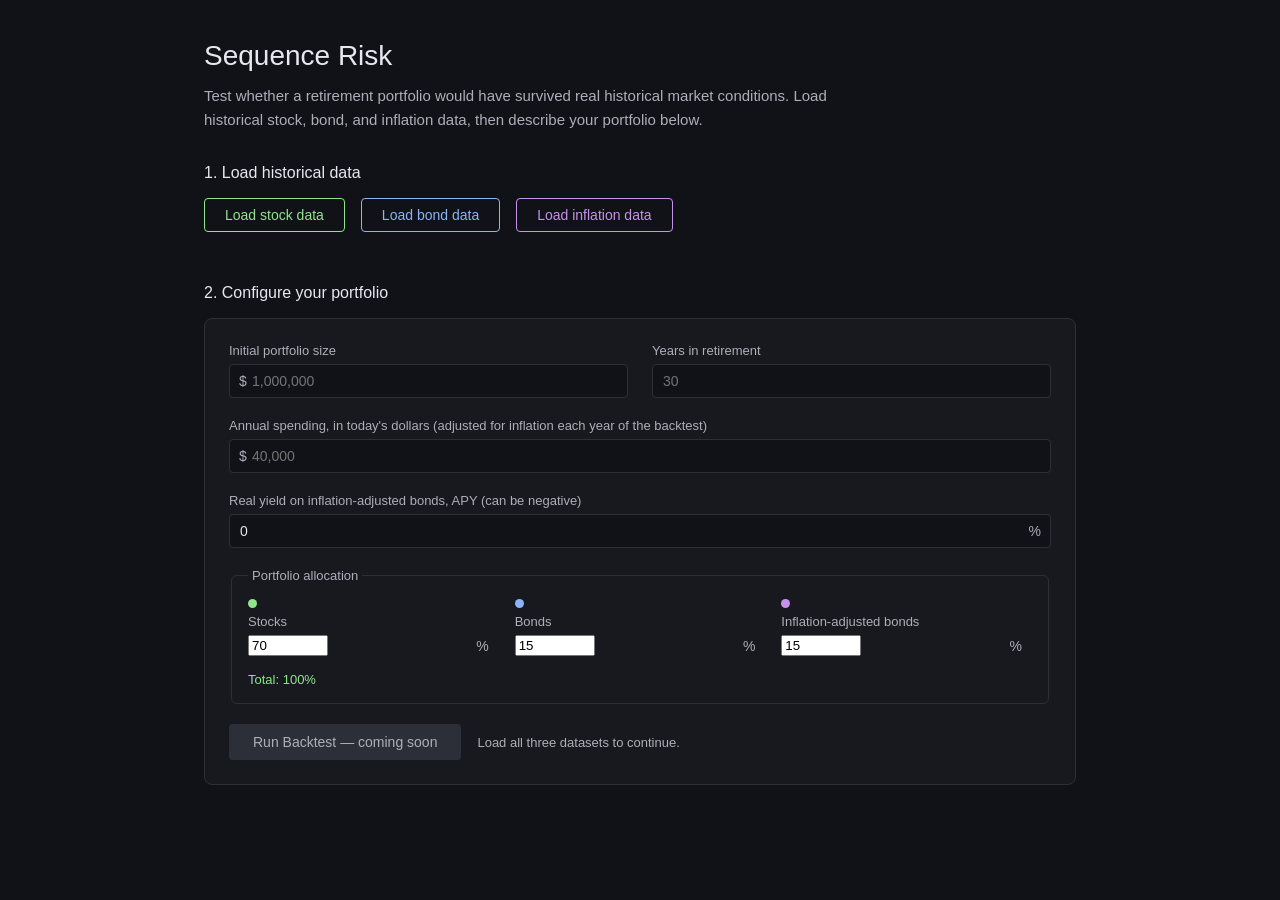
==== index.html @ d30e51ff "Add data-loading and portfolio-config form for retirement sequence-of-returns backtester Requires th" ====
<!DOCTYPE html>
<html lang="en">
<head>
  <meta charset="UTF-8">
  <meta name="viewport" content="width=device-width, initial-scale=1.0, maximum-scale=1.0">
  <title>Sequence Risk</title>
  <link rel="stylesheet" href="style.css">
</head>
<body>
  <div class="page">
    <header class="header">
      <h1>Sequence Risk</h1>
      <p class="subtitle">
        Test whether a retirement portfolio would have survived real historical market
        conditions. Load historical stock, bond, and inflation data, then describe your
        portfolio below.
      </p>
    </header>

    <section class="data-section">
      <h2 class="section-title">1. Load historical data</h2>
      <div class="upload-row">
        <label class="file-upload data-stock">
          <input type="file" id="csv-stock" accept=".csv,text/csv">
          <span id="label-stock">Load stock data</span>
        </label>
        <label class="file-upload data-bond">
          <input type="file" id="csv-bond" accept=".csv,text/csv">
          <span id="label-bond">Load bond data</span>
        </label>
        <label class="file-upload data-inflation">
          <input type="file" id="csv-inflation" accept=".csv,text/csv">
          <span id="label-inflation">Load inflation data</span>
        </label>
      </div>

      <div class="data-status">
        <div class="data-card data-stock hidden" id="status-stock">
          <div class="data-card-header">
            <span class="data-swatch"></span>
            <span class="data-card-title">Stocks</span>
            <span class="data-card-filename" id="status-stock-name"></span>
          </div>
          <div class="data-card-range" id="status-stock-range"></div>
        </div>
        <div class="data-card data-bond hidden" id="status-bond">
          <div class="data-card-header">
            <span class="data-swatch"></span>
            <span class="data-card-title">Bonds</span>
            <span class="data-card-filename" id="status-bond-name"></span>
          </div>
          <div class="data-card-range" id="status-bond-range"></div>
        </div>
        <div class="data-card data-inflation hidden" id="status-inflation">
          <div class="data-card-header">
            <span class="data-swatch"></span>
            <span class="data-card-title">Inflation</span>
            <span class="data-card-filename" id="status-inflation-name"></span>
          </div>
          <div class="data-card-range" id="status-inflation-range"></div>
        </div>
      </div>

      <div class="common-range hidden" id="common-range"></div>
    </section>

    <section class="config-section">
      <h2 class="section-title">2. Configure your portfolio</h2>
      <form class="config-form" id="config-form">
        <div class="field">
          <label for="initial-portfolio">Initial portfolio size</label>
          <div class="field-input prefix-dollar">
            <input type="number" id="initial-portfolio" min="0" step="1000" placeholder="1,000,000">
          </div>
        </div>

        <div class="field">
          <label for="years-retirement">Years in retirement</label>
          <input type="number" id="years-retirement" min="1" step="1" placeholder="30">
        </div>

        <div class="field field-wide">
          <label for="annual-spending">Annual spending, in today's dollars (adjusted for inflation each year of the backtest)</label>
          <div class="field-input prefix-dollar">
            <input type="number" id="annual-spending" min="0" step="1000" placeholder="40,000">
          </div>
        </div>

        <div class="field field-wide">
          <label for="real-yield">Real yield on inflation-adjusted bonds, APY (can be negative)</label>
          <div class="field-input suffix-percent">
            <input type="number" id="real-yield" step="0.1" value="0">
          </div>
        </div>

        <fieldset class="allocation">
          <legend>Portfolio allocation</legend>

          <div class="alloc-field">
            <span class="data-swatch data-stock"></span>
            <label for="alloc-stock">Stocks</label>
            <div class="field-input suffix-percent"><input type="number" id="alloc-stock" min="0" max="100" step="1" value="70"></div>
          </div>

          <div class="alloc-field">
            <span class="data-swatch data-bond"></span>
            <label for="alloc-bond">Bonds</label>
            <div class="field-input suffix-percent"><input type="number" id="alloc-bond" min="0" max="100" step="1" value="15"></div>
          </div>

          <div class="alloc-field">
            <span class="data-swatch data-inflation"></span>
            <label for="alloc-inflation">Inflation-adjusted bonds</label>
            <div class="field-input suffix-percent"><input type="number" id="alloc-inflation" min="0" max="100" step="1" value="15"></div>
          </div>

          <div class="alloc-total" id="alloc-total">Total: 100%</div>
        </fieldset>

        <div class="run-row">
          <button type="button" class="run-button" id="run-backtest" disabled>Run Backtest — coming soon</button>
          <div class="run-status" id="run-status">Load all three datasets to continue.</div>
        </div>
      </form>
    </section>
  </div>

  <script src="script.js"></script>
</body>
</html>
---- style.css ----
:root {
  --bg: #101218;
  --surface: #17191f;
  --border: #2c2f38;
  --text-primary: #e6e8f0;
  --text-secondary: #adafb8;
  --up: #90e58c;
  --down: #ffa9af;
  --accent: #8ab4f8;
  /* Same convention as the chart app: stocks green, bonds blue, the third
     slot purple — here it's the inflation data (and, downstream, the
     synthetic inflation-adjusted bond series derived from it). */
  --series-stock: #90e58c;
  --series-bond: #8ab4f8;
  --series-inflation: #c792ea;
}

* {
  box-sizing: border-box;
}

body {
  margin: 0;
  background: var(--bg);
  color: var(--text-primary);
  font-family: "Google Sans", Roboto, Arial, sans-serif;
}

.page {
  max-width: 920px;
  margin: 0 auto;
  padding: 40px 24px 64px;
}

.header h1 {
  font-size: 28px;
  font-weight: 500;
  margin: 0 0 12px;
}

.subtitle {
  font-size: 15px;
  line-height: 1.6;
  color: var(--text-secondary);
  max-width: 640px;
  margin: 0 0 32px;
}

.section-title {
  font-size: 16px;
  font-weight: 500;
  margin: 0 0 16px;
  color: var(--text-primary);
}

.data-section {
  margin-bottom: 36px;
}

.upload-row {
  display: flex;
  flex-wrap: wrap;
  gap: 16px;
  margin-bottom: 16px;
}

.file-upload input[type="file"] {
  position: absolute;
  width: 1px;
  height: 1px;
  overflow: hidden;
  opacity: 0;
}

.file-upload span {
  display: inline-block;
  padding: 8px 20px;
  border-radius: 4px;
  background: transparent;
  border: 1px solid var(--accent);
  color: var(--accent);
  font-size: 14px;
  font-weight: 500;
  cursor: pointer;
  user-select: none;
  transition: background 0.15s ease;
}

.file-upload.data-stock span { border-color: var(--series-stock); color: var(--series-stock); }
.file-upload.data-stock span:hover { background: rgba(144, 229, 140, 0.1); }
.file-upload.data-bond span { border-color: var(--series-bond); color: var(--series-bond); }
.file-upload.data-bond span:hover { background: rgba(138, 180, 248, 0.1); }
.file-upload.data-inflation span { border-color: var(--series-inflation); color: var(--series-inflation); }
.file-upload.data-inflation span:hover { background: rgba(199, 146, 234, 0.1); }

.file-upload.data-stock span.loaded { background: rgba(144, 229, 140, 0.18); }
.file-upload.data-bond span.loaded { background: rgba(138, 180, 248, 0.18); }
.file-upload.data-inflation span.loaded { background: rgba(199, 146, 234, 0.18); }

.data-status {
  display: flex;
  flex-wrap: wrap;
  gap: 12px;
}

.data-card {
  flex: 1 1 220px;
  min-width: 200px;
  padding: 10px 14px;
  border-radius: 6px;
  border-left: 3px solid var(--card-color, var(--text-secondary));
  background: rgba(255, 255, 255, 0.03);
}

.data-card.data-stock { --card-color: var(--series-stock); }
.data-card.data-bond { --card-color: var(--series-bond); }
.data-card.data-inflation { --card-color: var(--series-inflation); }

.data-card-header {
  display: flex;
  align-items: center;
  gap: 7px;
  margin-bottom: 4px;
}

.data-swatch {
  width: 9px;
  height: 9px;
  border-radius: 50%;
  background: var(--card-color, var(--text-secondary));
  flex-shrink: 0;
  display: inline-block;
}

.data-swatch.data-stock { --card-color: var(--series-stock); }
.data-swatch.data-bond { --card-color: var(--series-bond); }
.data-swatch.data-inflation { --card-color: var(--series-inflation); }

.data-card-title {
  font-size: 13px;
  font-weight: 500;
  color: var(--text-primary);
}

.data-card-filename {
  font-size: 12px;
  color: var(--text-secondary);
  white-space: nowrap;
  overflow: hidden;
  text-overflow: ellipsis;
}

.data-card-range {
  font-size: 12px;
  color: var(--text-secondary);
}

.common-range {
  margin-top: 14px;
  padding: 10px 14px;
  border-radius: 6px;
  background: rgba(138, 180, 248, 0.08);
  border: 1px solid rgba(138, 180, 248, 0.25);
  font-size: 13px;
  color: var(--text-primary);
}

.common-range.invalid {
  background: rgba(255, 169, 175, 0.08);
  border-color: rgba(255, 169, 175, 0.3);
  color: var(--down);
}

.hidden {
  display: none !important;
}

.config-form {
  display: grid;
  grid-template-columns: 1fr 1fr;
  gap: 20px 24px;
  border: 1px solid var(--border);
  border-radius: 8px;
  background: var(--surface);
  padding: 24px;
}

.field {
  display: flex;
  flex-direction: column;
  gap: 6px;
}

.field-wide {
  grid-column: 1 / -1;
}

.field label {
  font-size: 13px;
  color: var(--text-secondary);
}

.field input[type="number"] {
  background: var(--bg);
  border: 1px solid var(--border);
  color: var(--text-primary);
  font-family: inherit;
  font-size: 14px;
  border-radius: 4px;
  padding: 8px 10px;
  width: 100%;
}

.field input[type="number"]:focus {
  outline: 1px solid var(--accent);
}

.field-input {
  position: relative;
}

.field-input.prefix-dollar input {
  padding-left: 22px;
}

.field-input.prefix-dollar::before {
  content: "$";
  position: absolute;
  left: 10px;
  top: 50%;
  transform: translateY(-50%);
  color: var(--text-secondary);
  font-size: 14px;
  pointer-events: none;
}

.field-input.suffix-percent input {
  padding-right: 26px;
}

.field-input.suffix-percent::after {
  content: "%";
  position: absolute;
  right: 10px;
  top: 50%;
  transform: translateY(-50%);
  color: var(--text-secondary);
  font-size: 14px;
  pointer-events: none;
}

.allocation {
  grid-column: 1 / -1;
  border: 1px solid var(--border);
  border-radius: 6px;
  padding: 16px;
  display: grid;
  grid-template-columns: repeat(3, 1fr);
  gap: 16px;
  align-items: end;
}

.allocation legend {
  grid-column: 1 / -1;
  font-size: 13px;
  color: var(--text-secondary);
  padding: 0 4px;
}

.alloc-field {
  display: flex;
  flex-direction: column;
  gap: 6px;
}

.alloc-field label {
  display: flex;
  align-items: center;
  gap: 6px;
  font-size: 13px;
  color: var(--text-secondary);
}

.alloc-total {
  grid-column: 1 / -1;
  font-size: 13px;
  font-weight: 500;
  color: var(--up);
}

.alloc-total.invalid {
  color: var(--down);
}

.run-row {
  grid-column: 1 / -1;
  display: flex;
  align-items: center;
  gap: 16px;
  flex-wrap: wrap;
}

.run-button {
  padding: 10px 24px;
  border-radius: 4px;
  background: var(--border);
  color: var(--text-secondary);
  border: none;
  font-size: 14px;
  font-weight: 500;
  cursor: not-allowed;
}

.run-button:not(:disabled) {
  background: var(--accent);
  color: #101218;
  cursor: pointer;
}

.run-status {
  font-size: 13px;
  color: var(--text-secondary);
}

.run-status.ready {
  color: var(--up);
}

@media (max-width: 600px) {
  .config-form {
    grid-template-columns: 1fr;
  }
  .allocation {
    grid-template-columns: 1fr;
  }
}
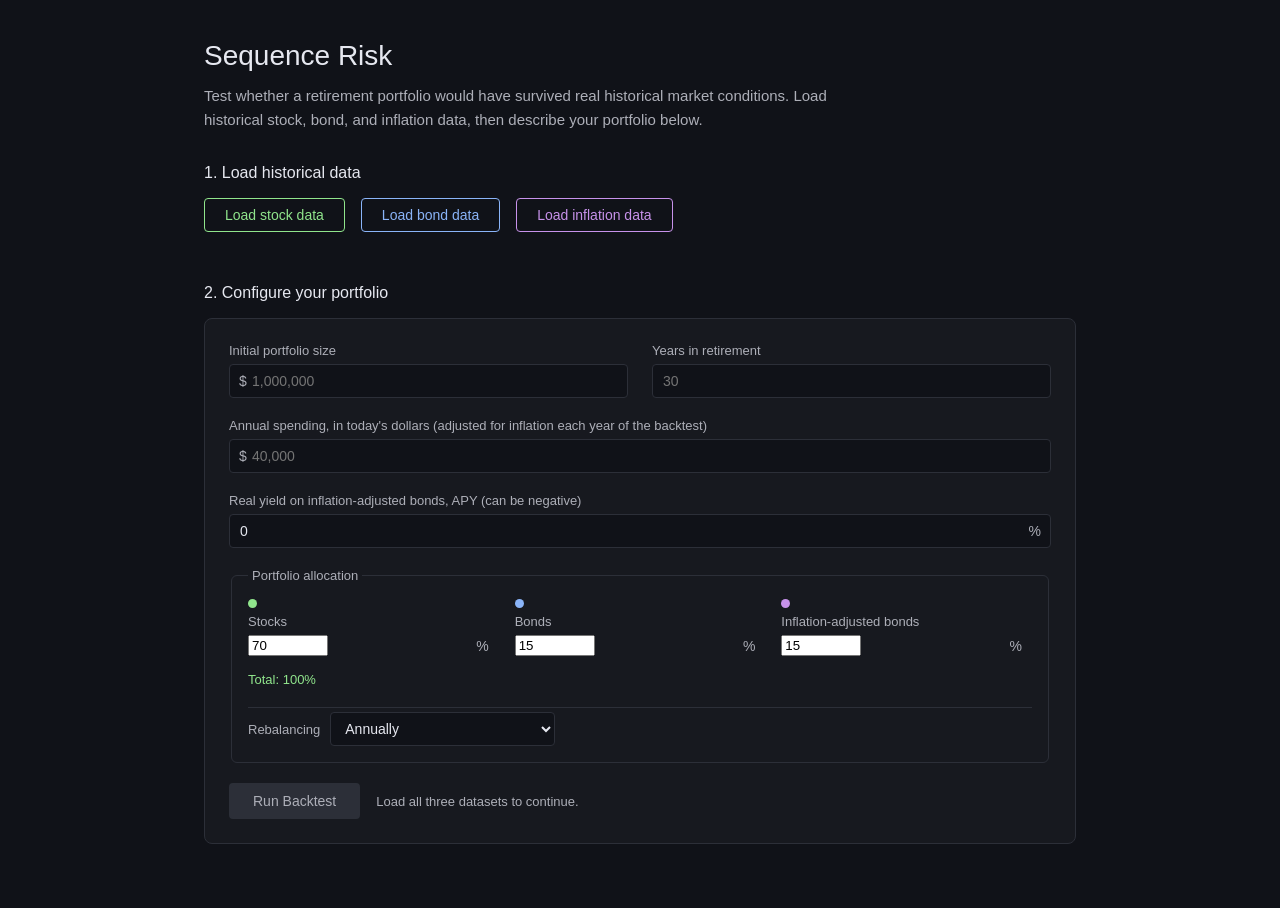
==== commit c01a6473: "Implement monthly sequence-of-returns backtest engine with rolling cycles Builds a shared monthly ti" ====
--- a/index.html
+++ b/index.html
@@ -115,13 +115,32 @@
           </div>
 
           <div class="alloc-total" id="alloc-total">Total: 100%</div>
+
+          <div class="rebalance-field">
+            <label for="rebalance-freq">Rebalancing</label>
+            <select id="rebalance-freq">
+              <option value="1">Monthly</option>
+              <option value="3">Quarterly</option>
+              <option value="6">Semi-Annually</option>
+              <option value="12" selected>Annually</option>
+              <option value="0">No Rebalancing (Buy &amp; Hold)</option>
+            </select>
+          </div>
         </fieldset>
 
         <div class="run-row">
-          <button type="button" class="run-button" id="run-backtest" disabled>Run Backtest — coming soon</button>
+          <button type="button" class="run-button" id="run-backtest" disabled>Run Backtest</button>
           <div class="run-status" id="run-status">Load all three datasets to continue.</div>
         </div>
       </form>
+    </section>
+
+    <section class="results-section hidden" id="results-section">
+      <h2 class="section-title">3. Results</h2>
+      <div class="results-stats" id="results-stats"></div>
+      <div class="results-canvas-card">
+        <canvas id="results-canvas" class="results-canvas"></canvas>
+      </div>
     </section>
   </div>
 
--- a/style.css
+++ b/style.css
@@ -292,6 +292,35 @@
   color: var(--down);
 }
 
+.rebalance-field {
+  grid-column: 1 / -1;
+  display: flex;
+  align-items: center;
+  gap: 10px;
+  padding-top: 4px;
+  border-top: 1px solid var(--border);
+  margin-top: 4px;
+}
+
+.rebalance-field label {
+  font-size: 13px;
+  color: var(--text-secondary);
+}
+
+.rebalance-field select {
+  background: var(--bg);
+  border: 1px solid var(--border);
+  color: var(--text-primary);
+  font-family: inherit;
+  font-size: 14px;
+  border-radius: 4px;
+  padding: 7px 10px;
+}
+
+.rebalance-field select:focus {
+  outline: 1px solid var(--accent);
+}
+
 .run-row {
   grid-column: 1 / -1;
   display: flex;
@@ -324,6 +353,51 @@
 
 .run-status.ready {
   color: var(--up);
+}
+
+.run-status.error {
+  color: var(--down);
+}
+
+.results-section {
+  margin-top: 36px;
+}
+
+.results-stats {
+  font-size: 14px;
+  line-height: 1.7;
+  color: var(--text-primary);
+  margin-bottom: 16px;
+}
+
+.results-stats .headline {
+  font-size: 16px;
+  font-weight: 500;
+  margin-bottom: 6px;
+}
+
+.results-stats .success-rate {
+  font-weight: 600;
+}
+
+.results-stats .success-rate.good {
+  color: var(--up);
+}
+
+.results-stats .success-rate.bad {
+  color: var(--down);
+}
+
+.results-canvas-card {
+  border: 1px solid var(--border);
+  border-radius: 8px;
+  background: var(--surface);
+  padding: 16px 8px;
+}
+
+.results-canvas {
+  display: block;
+  width: 100%;
 }
 
 @media (max-width: 600px) {
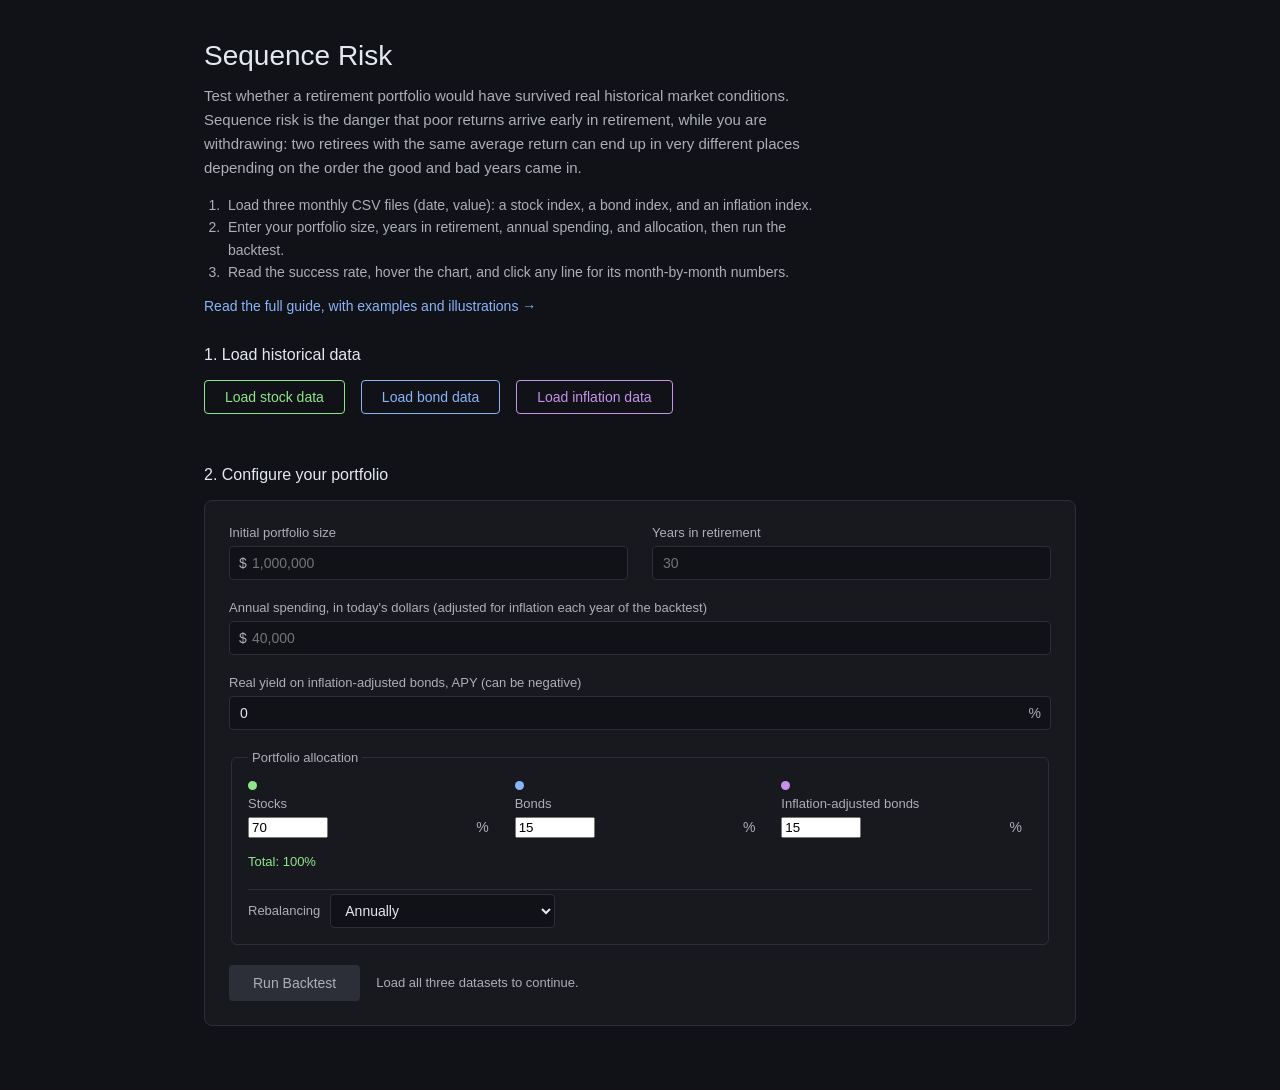
==== commit e42595e9: "Add month-by-month cycle detail with CSV export, collapsible panels, and a usage guide Click a line " ====
--- a/index.html
+++ b/index.html
@@ -12,8 +12,18 @@
       <h1>Sequence Risk</h1>
       <p class="subtitle">
         Test whether a retirement portfolio would have survived real historical market
-        conditions. Load historical stock, bond, and inflation data, then describe your
-        portfolio below.
+        conditions. Sequence risk is the danger that poor returns arrive early in
+        retirement, while you are withdrawing: two retirees with the same average
+        return can end up in very different places depending on the order the good
+        and bad years came in.
+      </p>
+      <ol class="how-to">
+        <li>Load three monthly CSV files (date, value): a stock index, a bond index, and an inflation index.</li>
+        <li>Enter your portfolio size, years in retirement, annual spending, and allocation, then run the backtest.</li>
+        <li>Read the success rate, hover the chart, and click any line for its month-by-month numbers.</li>
+      </ol>
+      <p class="guide-link-row">
+        <a class="guide-link" href="guide.html">Read the full guide, with examples and illustrations →</a>
       </p>
     </header>
 
@@ -139,7 +149,42 @@
       <h2 class="section-title">3. Results</h2>
       <div class="results-stats" id="results-stats"></div>
       <div class="results-canvas-card">
+        <div class="chart-controls">
+          <label class="toggle">
+            <input type="checkbox" id="chart-log-toggle">
+            <span class="toggle-track"><span class="toggle-thumb"></span></span>
+            <span class="toggle-text">Log scale</span>
+          </label>
+          <span class="log-scale-note hidden" id="log-scale-note">Log scale can't show $0 or negative balances — failed cycles are flattened to the bottom edge.</span>
+          <span class="hover-hint">Hover a line, hold <kbd>Shift</kbd> to lock onto it and scrub its full history. Click a line for its month-by-month detail.</span>
+        </div>
         <canvas id="results-canvas" class="results-canvas"></canvas>
+        <div class="chart-tooltip hidden" id="chart-tooltip"></div>
+      </div>
+      <div class="cycle-detail-section collapsible hidden" id="cycle-detail-section">
+        <div class="cycle-detail-header">
+          <button type="button" class="panel-toggle" aria-expanded="true" title="Minimize or expand">
+            <span class="chevron"></span>
+            <span>
+              <span class="cycle-detail-title" id="cycle-detail-title"></span>
+              <span class="cycle-detail-summary" id="cycle-detail-summary"></span>
+            </span>
+          </button>
+          <div class="cycle-detail-actions">
+            <button type="button" class="detail-button primary" id="cycle-download">Download CSV</button>
+            <button type="button" class="detail-button" id="cycle-clear">Close</button>
+          </div>
+        </div>
+        <div class="cycle-detail-scroll panel-body">
+          <table class="cycle-detail-table" id="cycle-detail-table"></table>
+        </div>
+      </div>
+      <div class="failure-list-section collapsible hidden" id="failure-list-section">
+        <button type="button" class="panel-toggle" aria-expanded="true" title="Minimize or expand">
+          <span class="chevron"></span>
+          <span class="failure-list-title" id="failure-list-title"></span>
+        </button>
+        <div class="failure-list panel-body" id="failure-list"></div>
       </div>
     </section>
   </div>
--- a/style.css
+++ b/style.css
@@ -46,6 +46,238 @@
   margin: 0 0 32px;
 }
 
+/* The landing page follows its subtitle with a short how-to list and a
+   link to the guide, so the gap below the subtitle moves down to the link. */
+.subtitle:has(+ .how-to) {
+  margin-bottom: 14px;
+}
+
+.how-to {
+  max-width: 640px;
+  margin: 0 0 14px;
+  padding-left: 20px;
+  font-size: 14px;
+  line-height: 1.6;
+  color: var(--text-secondary);
+}
+
+.how-to li {
+  padding-left: 4px;
+}
+
+.guide-link-row {
+  margin: 0 0 32px;
+  font-size: 14px;
+}
+
+.guide-link {
+  color: var(--accent);
+  text-decoration: none;
+}
+
+.guide-link:hover {
+  text-decoration: underline;
+}
+
+/* ---------------------------------------------------------------------
+   Guide page (guide.html)
+   --------------------------------------------------------------------- */
+
+.guide {
+  max-width: 720px;
+}
+
+.guide h2 {
+  font-size: 20px;
+  font-weight: 500;
+  margin: 44px 0 12px;
+}
+
+.guide h3 {
+  font-size: 15px;
+  font-weight: 500;
+  margin: 26px 0 8px;
+}
+
+.guide p,
+.guide li {
+  font-size: 15px;
+  line-height: 1.65;
+  color: var(--text-secondary);
+}
+
+.guide p {
+  margin: 0 0 14px;
+}
+
+.guide ul,
+.guide ol {
+  margin: 0 0 14px;
+  padding-left: 22px;
+}
+
+.guide li {
+  margin-bottom: 6px;
+}
+
+.guide strong {
+  color: var(--text-primary);
+  font-weight: 500;
+}
+
+.guide a {
+  color: var(--accent);
+}
+
+.guide code,
+.guide pre {
+  font-family: ui-monospace, SFMono-Regular, Menlo, Consolas, monospace;
+  font-size: 13px;
+}
+
+.guide code {
+  background: rgba(255, 255, 255, 0.06);
+  border-radius: 3px;
+  padding: 1px 5px;
+  color: var(--text-primary);
+}
+
+.guide pre {
+  background: var(--surface);
+  border: 1px solid var(--border);
+  border-radius: 8px;
+  padding: 12px 16px;
+  margin: 0 0 14px;
+  overflow-x: auto;
+  color: var(--text-primary);
+  line-height: 1.6;
+}
+
+.guide-toc {
+  border: 1px solid var(--border);
+  border-radius: 8px;
+  background: var(--surface);
+  padding: 14px 18px 8px;
+  margin: 0 0 8px;
+}
+
+.guide-toc ol {
+  margin: 0;
+}
+
+.figure {
+  border: 1px solid var(--border);
+  border-radius: 8px;
+  background: var(--surface);
+  padding: 16px;
+  margin: 18px 0 20px;
+}
+
+.figure svg {
+  display: block;
+  width: 100%;
+  height: auto;
+}
+
+.figure figcaption,
+.figure-caption {
+  font-size: 13px;
+  line-height: 1.55;
+  color: var(--text-secondary);
+  margin-top: 12px;
+}
+
+.figure-legend {
+  display: flex;
+  flex-wrap: wrap;
+  gap: 6px 20px;
+  font-size: 13px;
+  color: var(--text-primary);
+  margin-bottom: 10px;
+}
+
+.figure-legend span::before {
+  content: "";
+  display: inline-block;
+  width: 18px;
+  height: 3px;
+  border-radius: 2px;
+  margin-right: 8px;
+  vertical-align: middle;
+  background: var(--key);
+}
+
+/* The four things that happen to the portfolio each month, in order. */
+.step-flow {
+  display: flex;
+  flex-wrap: wrap;
+  align-items: stretch;
+  gap: 8px;
+}
+
+.step-flow .step {
+  flex: 1 1 140px;
+  border: 1px solid var(--border);
+  border-radius: 6px;
+  padding: 10px 12px;
+  background: rgba(255, 255, 255, 0.03);
+}
+
+.step-flow .step b {
+  display: block;
+  font-size: 13px;
+  font-weight: 500;
+  color: var(--text-primary);
+  margin-bottom: 4px;
+}
+
+.step-flow .step span {
+  font-size: 12px;
+  line-height: 1.5;
+  color: var(--text-secondary);
+}
+
+.step-flow .step .step-num {
+  display: block;
+  font-size: 11px;
+  color: var(--accent);
+  margin-bottom: 2px;
+}
+
+.guide-table-scroll {
+  overflow-x: auto;
+  margin: 0 0 14px;
+}
+
+.guide-table {
+  width: 100%;
+  border-collapse: collapse;
+  font-size: 13px;
+}
+
+.guide-table th,
+.guide-table td {
+  text-align: left;
+  vertical-align: top;
+  padding: 7px 12px 7px 0;
+  border-bottom: 1px solid var(--border);
+  line-height: 1.5;
+}
+
+.guide-table th {
+  color: var(--text-primary);
+  font-weight: 500;
+}
+
+.guide-table td {
+  color: var(--text-secondary);
+}
+
+.guide-table td:first-child {
+  color: var(--text-primary);
+  white-space: nowrap;
+}
+
 .section-title {
   font-size: 16px;
   font-weight: 500;
@@ -389,15 +621,368 @@
 }
 
 .results-canvas-card {
+  position: relative;
   border: 1px solid var(--border);
   border-radius: 8px;
   background: var(--surface);
   padding: 16px 8px;
 }
 
+.chart-tooltip {
+  position: absolute;
+  pointer-events: none;
+  background: var(--surface);
+  border: 1px solid var(--border);
+  border-radius: 6px;
+  padding: 8px 10px;
+  font-size: 12px;
+  color: var(--text-primary);
+  box-shadow: 0 4px 12px rgba(0, 0, 0, 0.4);
+  z-index: 5;
+  min-width: 140px;
+}
+
+.chart-tooltip .tooltip-value {
+  font-size: 15px;
+  font-weight: 600;
+  margin: 2px 0;
+}
+
+.chart-tooltip .tooltip-start,
+.chart-tooltip .tooltip-year {
+  color: var(--text-secondary);
+}
+
+.chart-tooltip .tooltip-locked {
+  margin-top: 4px;
+  padding-top: 4px;
+  border-top: 1px solid var(--border);
+  color: var(--accent);
+  font-size: 11px;
+}
+
+.chart-tooltip .tooltip-hint {
+  margin-top: 4px;
+  color: var(--text-secondary);
+  font-size: 11px;
+}
+
+.chart-controls {
+  display: flex;
+  align-items: center;
+  gap: 14px;
+  flex-wrap: wrap;
+  padding: 0 8px 12px;
+}
+
+.toggle {
+  display: flex;
+  align-items: center;
+  gap: 10px;
+  cursor: pointer;
+  user-select: none;
+}
+
+.toggle input {
+  position: absolute;
+  width: 1px;
+  height: 1px;
+  overflow: hidden;
+  opacity: 0;
+}
+
+.toggle-track {
+  width: 34px;
+  height: 14px;
+  border-radius: 999px;
+  background: #3c3f4a;
+  position: relative;
+  transition: background 0.15s ease;
+  flex-shrink: 0;
+}
+
+.toggle-thumb {
+  position: absolute;
+  top: -3px;
+  left: 0;
+  width: 20px;
+  height: 20px;
+  border-radius: 50%;
+  background: #8b8d97;
+  box-shadow: 0 1px 3px rgba(0, 0, 0, 0.4);
+  transition: transform 0.15s ease, background 0.15s ease;
+}
+
+.toggle input:checked + .toggle-track {
+  background: rgba(138, 180, 248, 0.35);
+}
+
+.toggle input:checked + .toggle-track .toggle-thumb {
+  transform: translateX(14px);
+  background: var(--accent);
+}
+
+.toggle-text {
+  font-size: 13px;
+  color: var(--text-primary);
+}
+
+.log-scale-note {
+  font-size: 12px;
+  color: var(--text-secondary);
+  font-style: italic;
+}
+
+.hover-hint {
+  font-size: 12px;
+  color: var(--text-secondary);
+}
+
+.hover-hint kbd {
+  font-family: inherit;
+  font-size: 11px;
+  border: 1px solid var(--border);
+  border-radius: 3px;
+  padding: 1px 5px;
+  background: rgba(255, 255, 255, 0.04);
+}
+
 .results-canvas {
   display: block;
   width: 100%;
+  cursor: crosshair;
+}
+
+.cycle-detail-section {
+  margin-top: 16px;
+  border: 1px solid var(--border);
+  border-radius: 8px;
+  background: var(--surface);
+}
+
+.cycle-detail-header {
+  display: flex;
+  align-items: center;
+  justify-content: space-between;
+  gap: 12px;
+  flex-wrap: wrap;
+  padding: 12px 16px;
+}
+
+.cycle-detail-title {
+  display: block;
+  font-size: 14px;
+  font-weight: 500;
+  color: var(--accent);
+  margin: 0 0 2px;
+}
+
+.cycle-detail-summary {
+  display: block;
+  font-size: 12px;
+  color: var(--text-secondary);
+}
+
+/* Shared by the two panels under the chart: a header button that
+   minimizes/expands the scrolling body beneath it. */
+.panel-toggle {
+  display: flex;
+  align-items: center;
+  gap: 10px;
+  font: inherit;
+  text-align: left;
+  color: inherit;
+  background: none;
+  border: none;
+  padding: 0;
+  cursor: pointer;
+}
+
+.panel-toggle .chevron {
+  flex-shrink: 0;
+  width: 8px;
+  height: 8px;
+  margin: 0 2px 3px;
+  border-right: 2px solid var(--text-primary);
+  border-bottom: 2px solid var(--text-primary);
+  transform: rotate(45deg);
+  transition: transform 0.15s ease;
+}
+
+.collapsed .panel-toggle .chevron {
+  transform: rotate(-45deg);
+  margin-bottom: 0;
+}
+
+.collapsed .panel-body {
+  display: none;
+}
+
+/* Always-visible, high-contrast scrollbars for those bodies — the default
+   macOS overlay bars are near-invisible on this background and disappear
+   when idle. */
+.panel-body::-webkit-scrollbar {
+  width: 14px;
+  height: 14px;
+}
+
+.panel-body::-webkit-scrollbar-track {
+  background: #23262f;
+}
+
+.panel-body::-webkit-scrollbar-thumb {
+  background: #9a9eab;
+  border-radius: 7px;
+  border: 3px solid #23262f;
+}
+
+.panel-body::-webkit-scrollbar-thumb:hover {
+  background: #d3d6e0;
+}
+
+.panel-body::-webkit-scrollbar-corner {
+  background: #23262f;
+}
+
+@supports not selector(::-webkit-scrollbar) {
+  .panel-body {
+    scrollbar-color: #9a9eab #23262f;
+  }
+}
+
+.cycle-detail-actions {
+  display: flex;
+  gap: 8px;
+}
+
+.detail-button {
+  font: inherit;
+  font-size: 13px;
+  padding: 6px 14px;
+  border-radius: 6px;
+  border: 1px solid var(--border);
+  background: transparent;
+  color: var(--text-primary);
+  cursor: pointer;
+}
+
+.detail-button:hover {
+  background: rgba(255, 255, 255, 0.06);
+}
+
+.detail-button.primary {
+  border-color: var(--accent);
+  color: var(--accent);
+}
+
+.detail-button.primary:hover {
+  background: rgba(138, 180, 248, 0.12);
+}
+
+.cycle-detail-scroll {
+  max-height: 75vh;
+  overflow: auto;
+  border-top: 1px solid var(--border);
+}
+
+.cycle-detail-table {
+  width: 100%;
+  border-collapse: collapse;
+  font-size: 12px;
+  font-variant-numeric: tabular-nums;
+  white-space: nowrap;
+}
+
+.cycle-detail-table th,
+.cycle-detail-table td {
+  padding: 5px 8px;
+  text-align: right;
+}
+
+/* Headers wrap onto two lines so all twelve columns fit the page width
+   without a horizontal scroll hiding the portfolio value. */
+.cycle-detail-table th {
+  white-space: normal;
+  vertical-align: bottom;
+  line-height: 1.3;
+}
+
+.cycle-detail-table th:nth-child(2),
+.cycle-detail-table td:nth-child(2) {
+  text-align: left;
+}
+
+.cycle-detail-table th {
+  position: sticky;
+  top: 0;
+  background: var(--surface);
+  color: var(--text-primary);
+  font-weight: 500;
+  box-shadow: inset 0 -1px 0 var(--border);
+  cursor: help;
+}
+
+.cycle-detail-table td {
+  color: var(--text-secondary);
+  border-top: 1px solid rgba(255, 255, 255, 0.04);
+}
+
+.cycle-detail-table td:nth-child(11) {
+  color: var(--text-primary);
+  font-weight: 500;
+}
+
+.cycle-detail-table tr.depleted td:nth-child(11) {
+  color: var(--down);
+}
+
+.failure-list-section {
+  margin-top: 16px;
+  border: 1px solid var(--border);
+  border-radius: 8px;
+  background: var(--surface);
+}
+
+.failure-list-section > .panel-toggle {
+  width: 100%;
+  padding: 12px 16px;
+}
+
+.failure-list-title {
+  font-size: 14px;
+  font-weight: 500;
+  color: var(--text-primary);
+}
+
+/* A grid rather than CSS columns: columns inside a fixed-height box
+   overflow sideways, which made this scroll horizontally. Reads left to
+   right, then down. */
+.failure-list {
+  display: grid;
+  grid-template-columns: repeat(auto-fill, minmax(190px, 1fr));
+  column-gap: 20px;
+  max-height: 60vh;
+  overflow-y: auto;
+  border-top: 1px solid var(--border);
+  padding: 10px 16px;
+  font-size: 12px;
+  color: var(--text-secondary);
+}
+
+.failure-list-item {
+  break-inside: avoid;
+  padding: 2px 0;
+  white-space: nowrap;
+  cursor: pointer;
+}
+
+.failure-list-item:hover {
+  color: var(--text-primary);
+}
+
+.failure-list-item .arrow {
+  color: var(--down);
+  margin: 0 4px;
 }
 
 @media (max-width: 600px) {
